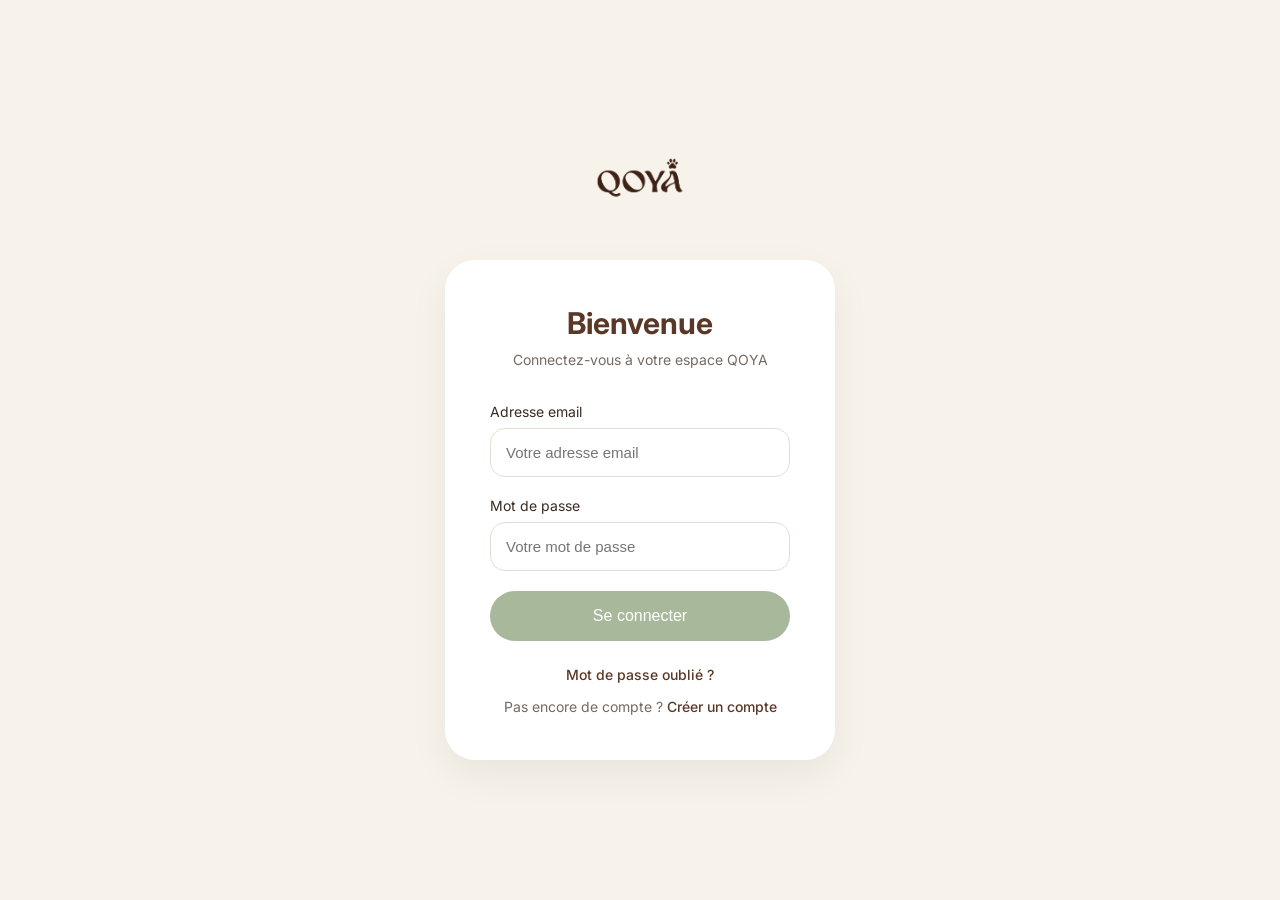
==== connexion.html @ 79262a00 "Create connexion.html" ====
<!DOCTYPE html>
<html lang="fr">

<head>

<meta charset="UTF-8">
<meta name="viewport" content="width=device-width, initial-scale=1.0">

<title>Connexion - QOYA</title>

<link href="https://fonts.googleapis.com/css2?family=Inter:wght@400;500;600&display=swap" rel="stylesheet">


<style>

:root {

    --cream:#F8F3EA;
    --brown:#5A3828;
    --sage:#A8B89A;
    --text:#3A2A22;

}


*{
    margin:0;
    padding:0;
    box-sizing:border-box;
}


body{

    min-height:100vh;
    background:var(--cream);
    font-family:"Inter",sans-serif;
    color:var(--text);

    display:flex;
    justify-content:center;
    align-items:center;

}



/* PAGE */

.container{

    width:100%;
    max-width:430px;
    padding:20px;

}



/* LOGO */

.logo{

    text-align:center;
    margin-bottom:35px;

}


.logo img{

    width:150px;

}



/* CARTE */

.login-card{

    background:white;
    padding:45px;
    border-radius:30px;

    box-shadow:0 15px 40px rgba(0,0,0,0.06);

}



/* TEXTES */

h1{

    text-align:center;
    color:var(--brown);
    font-size:30px;
    margin-bottom:10px;

}


.subtitle{

    text-align:center;
    color:#756960;
    font-size:14px;
    margin-bottom:35px;

}



/* FORMULAIRE */


label{

    display:block;
    font-size:14px;
    margin-bottom:8px;

}


input{

    width:100%;

    padding:15px;

    border-radius:15px;

    border:1px solid #E6DDD2;

    font-size:15px;

    margin-bottom:20px;

    outline:none;

}


input:focus{

    border-color:var(--sage);

}



/* BOUTON */


button{

    width:100%;

    border:none;

    background:var(--sage);

    color:white;

    padding:16px;

    border-radius:30px;

    font-size:16px;

    cursor:pointer;

}



button:hover{

    opacity:0.85;

}



/* LIENS */


.links{

    text-align:center;

    margin-top:25px;

    font-size:14px;

}


.links a{

    color:var(--brown);

    text-decoration:none;

    font-weight:500;

}


.links p{

    margin-top:15px;

    color:#756960;

}



/* MOBILE */

@media(max-width:500px){

.login-card{

    padding:30px;

}

}


</style>


</head>


<body>



<div class="container">



<div class="logo">

<img src="logo-qoya.png" alt="Logo QOYA">

</div>




<div class="login-card">


<h1>
Bienvenue
</h1>


<p class="subtitle">
Connectez-vous à votre espace QOYA
</p>




<form>


<label>
Adresse email
</label>


<input 
type="email"
placeholder="Votre adresse email">



<label>
Mot de passe
</label>


<input 
type="password"
placeholder="Votre mot de passe">



<button>
Se connecter
</button>



</form>




<div class="links">


<a href="#">
Mot de passe oublié ?
</a>



<p>
Pas encore de compte ?
<a href="inscription.html">
Créer un compte
</a>
</p>


</div>



</div>



</div>



</body>

</html>
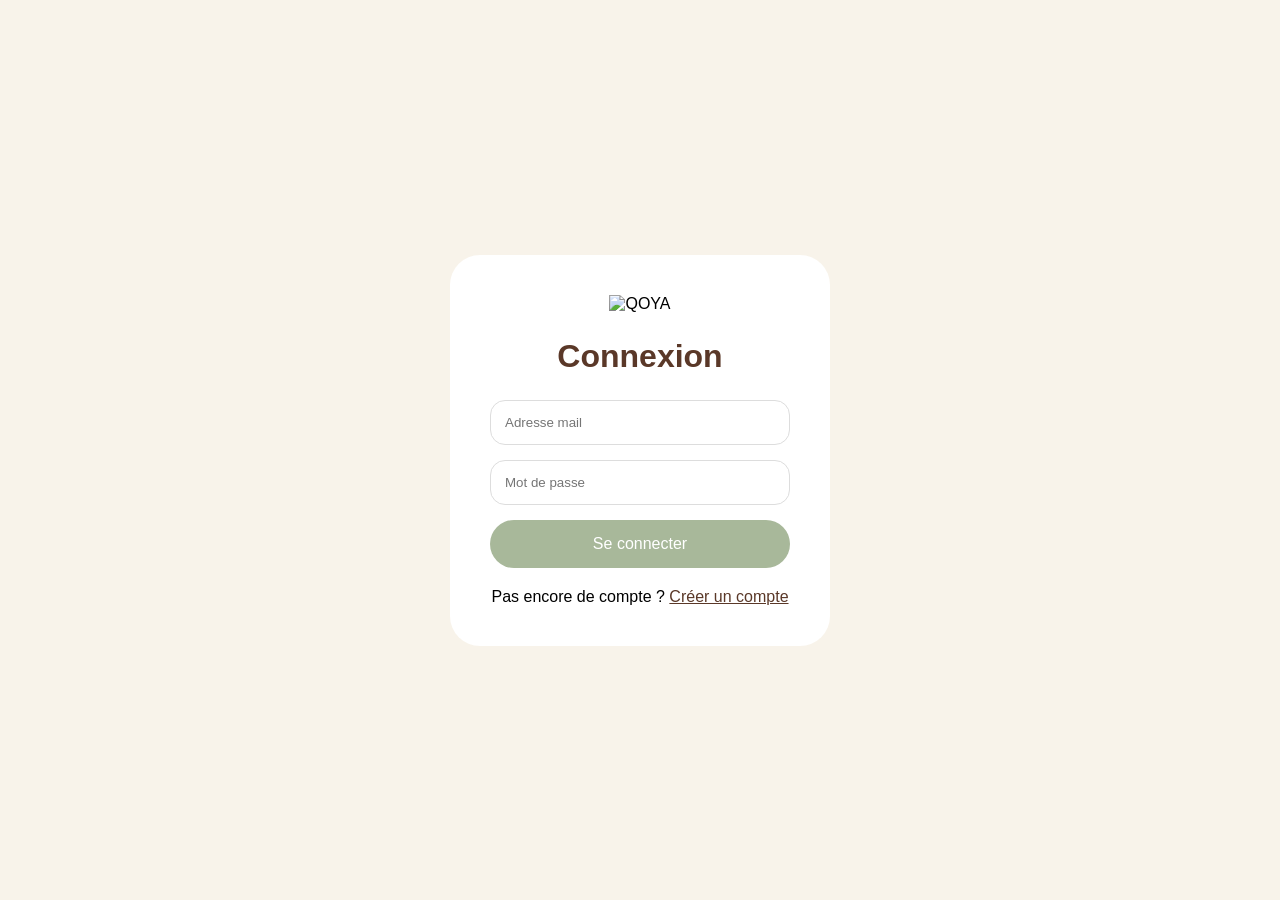
==== commit a85109e6: "connexion.html" ====
--- a/connexion.html
+++ b/connexion.html
@@ -8,228 +8,152 @@
 
 <title>Connexion - QOYA</title>
 
-<link href="https://fonts.googleapis.com/css2?family=Inter:wght@400;500;600&display=swap" rel="stylesheet">
-
 
 <style>
 
-:root {
-
-    --cream:#F8F3EA;
-    --brown:#5A3828;
-    --sage:#A8B89A;
-    --text:#3A2A22;
+:root{
+
+--cream:#F8F3EA;
+--brown:#5A3828;
+--sage:#A8B89A;
 
 }
 
 
 *{
-    margin:0;
-    padding:0;
-    box-sizing:border-box;
-}
+
+margin:0;
+padding:0;
+box-sizing:border-box;
+
+}
+
 
 
 body{
 
-    min-height:100vh;
-    background:var(--cream);
-    font-family:"Inter",sans-serif;
-    color:var(--text);
-
-    display:flex;
-    justify-content:center;
-    align-items:center;
-
-}
-
-
-
-/* PAGE */
-
-.container{
-
-    width:100%;
-    max-width:430px;
-    padding:20px;
-
-}
-
-
-
-/* LOGO */
+font-family:Arial,sans-serif;
+
+background:var(--cream);
+
+height:100vh;
+
+display:flex;
+
+justify-content:center;
+
+align-items:center;
+
+}
+
+
+
+
+.box{
+
+background:white;
+
+width:380px;
+
+padding:40px;
+
+border-radius:30px;
+
+}
+
+
+
 
 .logo{
 
-    text-align:center;
-    margin-bottom:35px;
-
-}
+text-align:center;
+
+margin-bottom:25px;
+
+}
+
 
 
 .logo img{
 
-    width:150px;
-
-}
-
-
-
-/* CARTE */
-
-.login-card{
-
-    background:white;
-    padding:45px;
-    border-radius:30px;
-
-    box-shadow:0 15px 40px rgba(0,0,0,0.06);
-
-}
-
-
-
-/* TEXTES */
+width:140px;
+
+}
+
+
+
 
 h1{
 
-    text-align:center;
-    color:var(--brown);
-    font-size:30px;
-    margin-bottom:10px;
-
-}
-
-
-.subtitle{
-
-    text-align:center;
-    color:#756960;
-    font-size:14px;
-    margin-bottom:35px;
-
-}
-
-
-
-/* FORMULAIRE */
-
-
-label{
-
-    display:block;
-    font-size:14px;
-    margin-bottom:8px;
-
-}
+text-align:center;
+
+color:var(--brown);
+
+margin-bottom:25px;
+
+}
+
+
 
 
 input{
 
-    width:100%;
-
-    padding:15px;
-
-    border-radius:15px;
-
-    border:1px solid #E6DDD2;
-
-    font-size:15px;
-
-    margin-bottom:20px;
-
-    outline:none;
-
-}
-
-
-input:focus{
-
-    border-color:var(--sage);
-
-}
-
-
-
-/* BOUTON */
+width:100%;
+
+padding:14px;
+
+margin-bottom:15px;
+
+border-radius:15px;
+
+border:1px solid #ddd;
+
+}
+
+
 
 
 button{
 
-    width:100%;
-
-    border:none;
-
-    background:var(--sage);
-
-    color:white;
-
-    padding:16px;
-
-    border-radius:30px;
-
-    font-size:16px;
-
-    cursor:pointer;
-
-}
-
-
-
-button:hover{
-
-    opacity:0.85;
-
-}
-
-
-
-/* LIENS */
-
-
-.links{
-
-    text-align:center;
-
-    margin-top:25px;
-
-    font-size:14px;
-
-}
-
-
-.links a{
-
-    color:var(--brown);
-
-    text-decoration:none;
-
-    font-weight:500;
-
-}
-
-
-.links p{
-
-    margin-top:15px;
-
-    color:#756960;
-
-}
-
-
-
-/* MOBILE */
-
-@media(max-width:500px){
-
-.login-card{
-
-    padding:30px;
-
-}
-
-}
+width:100%;
+
+padding:15px;
+
+border:none;
+
+border-radius:25px;
+
+background:var(--sage);
+
+color:white;
+
+font-size:16px;
+
+cursor:pointer;
+
+}
+
+
+
+.message{
+
+text-align:center;
+
+margin-top:15px;
+
+font-size:14px;
+
+}
+
+
+
+
+a{
+
+color:var(--brown);
+
+}
+
 
 
 </style>
@@ -242,97 +166,148 @@
 
 
 
-<div class="container">
-
+<div class="box">
 
 
 <div class="logo">
 
-<img src="logo-qoya.png" alt="Logo QOYA">
+<img src="logos.png" alt="QOYA">
 
 </div>
 
 
 
-
-<div class="login-card">
-
-
 <h1>
-Bienvenue
+Connexion
 </h1>
 
 
-<p class="subtitle">
-Connectez-vous à votre espace QOYA
-</p>
-
-
-
-
-<form>
-
-
-<label>
-Adresse email
-</label>
 
 
 <input 
+id="email"
 type="email"
-placeholder="Votre adresse email">
-
-
-
-<label>
-Mot de passe
-</label>
+placeholder="Adresse mail">
+
 
 
 <input 
+id="password"
 type="password"
-placeholder="Votre mot de passe">
-
-
-
-<button>
+placeholder="Mot de passe">
+
+
+
+
+
+<button onclick="connexion()">
+
 Se connecter
+
 </button>
 
 
 
-</form>
-
-
-
-
-<div class="links">
-
-
-<a href="#">
-Mot de passe oublié ?
-</a>
-
-
-
-<p>
+<div class="message" id="message"></div>
+
+
+
+<p style="text-align:center;margin-top:20px">
+
 Pas encore de compte ?
+
 <a href="inscription.html">
 Créer un compte
 </a>
+
 </p>
 
 
+
 </div>
 
 
 
-</div>
-
-
-
-</div>
-
+
+
+
+<script>
+
+
+function connexion(){
+
+
+let email=document.getElementById("email").value;
+
+let password=document.getElementById("password").value;
+
+
+
+let compte=localStorage.getItem("qoyaUtilisateur");
+
+
+
+if(!compte){
+
+document.getElementById("message").innerHTML=
+"Aucun compte trouvé";
+
+return;
+
+}
+
+
+
+compte=JSON.parse(compte);
+
+
+
+
+
+if(
+email===compte.email &&
+password===compte.password
+){
+
+
+localStorage.setItem(
+"qoyaSession",
+JSON.stringify(compte)
+);
+
+
+
+document.getElementById("message").innerHTML=
+"Connexion réussie";
+
+
+
+setTimeout(()=>{
+
+window.location.href="dashboard.html";
+
+},1000);
+
+
+
+}
+
+else{
+
+
+document.getElementById("message").innerHTML=
+"Email ou mot de passe incorrect";
+
+
+}
+
+
+
+}
+
+
+
+</script>
 
 
 </body>
